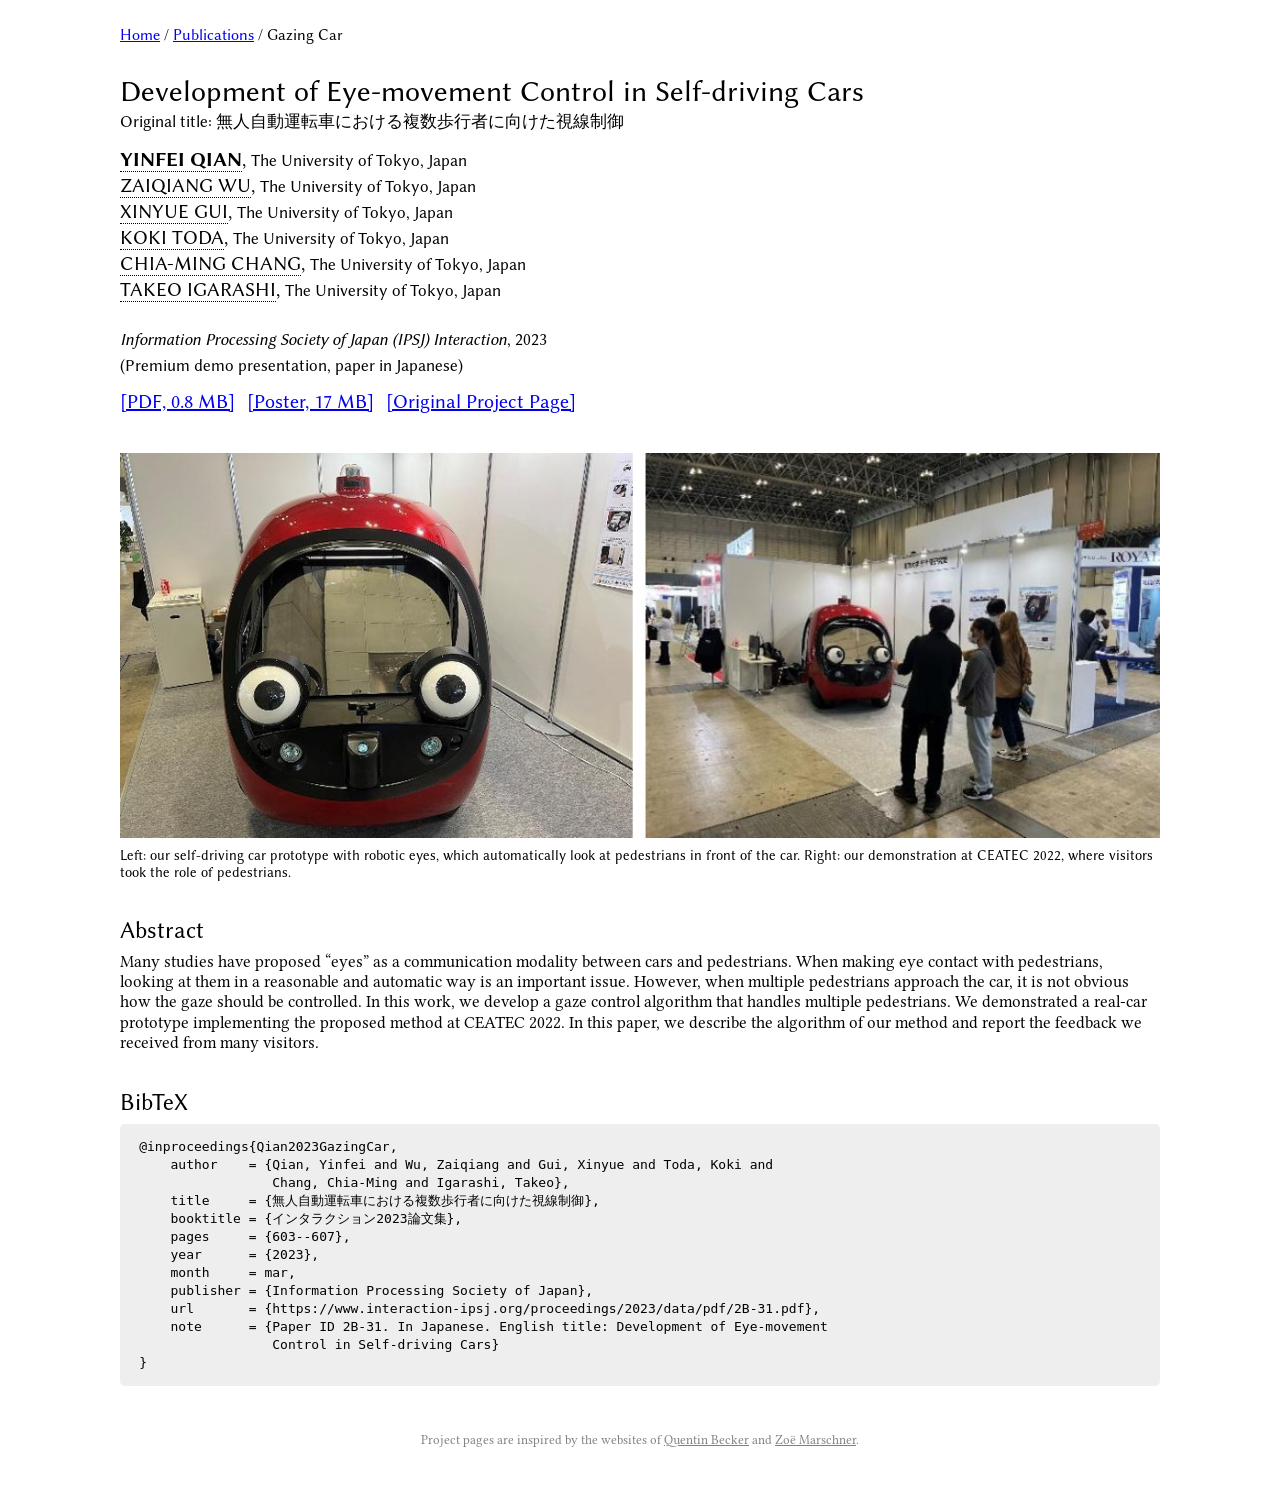
==== gazingcar/index.html @ 5fb3cdd7 "Initial homepage release" ====
<!DOCTYPE html>
<html lang="en">

<head>
  <meta charset="utf-8">
  <meta name="viewport" content="width=device-width, initial-scale=1">
  <title>Development of Eye-movement Control in Self-driving Cars</title>
  <meta name="description" content="A gaze control algorithm for robotic eyes on a self-driving car that handles multiple approaching pedestrians. IPSJ Interaction 2023.">

  <meta property="og:type" content="website">
  <meta property="og:title" content="Development of Eye-movement Control in Self-driving Cars">
  <meta property="og:description" content="A gaze control algorithm for robotic eyes on a self-driving car that handles multiple approaching pedestrians. IPSJ Interaction 2023.">
  <meta property="og:url" content="https://271806.github.io/gazingcar/">
  <meta property="og:image" content="https://271806.github.io/gazingcar/assets/teaser.jpg">
  <meta name="twitter:card" content="summary_large_image">

  <link rel="stylesheet" href="../project.css">
</head>

<body>

  <main class="page">

    <nav id="nav" aria-label="Breadcrumb">
      <a href="../">Home</a> / <a href="../#publications">Publications</a> / Gazing Car
    </nav>

    <h1 id="title">Development of Eye-movement Control in Self-driving Cars</h1>
    <p id="subtitle">Original title: <span lang="ja">無人自動運転車における複数歩行者に向けた視線制御</span></p>

    <div id="authors">
      <p><a href="../"><b class="me">Yinfei Qian</b></a>, <span>The University of Tokyo, Japan</span></p>
      <p><a href="https://zaiqiangwu.github.io/">Zaiqiang Wu</a>, <span>The University of Tokyo, Japan</span></p>
      <p><a href="https://xinyuegui.github.io/hcid.gui/index.html">Xinyue Gui</a>, <span>The University of Tokyo, Japan</span></p>
      <p><a href="https://revetronique.com/about.html">Koki Toda</a>, <span>The University of Tokyo, Japan</span></p>
      <p><a href="http://chiamingchang.com/">Chia-Ming Chang</a>, <span>The University of Tokyo, Japan</span></p>
      <p><a href="https://www-ui.is.s.u-tokyo.ac.jp/~takeo/">Takeo Igarashi</a>, <span>The University of Tokyo, Japan</span></p>
      <p class="venue"><span><i>Information Processing Society of Japan (IPSJ) Interaction</i>, 2023</span></p>
      <p><span>(Premium demo presentation, paper in Japanese)</span></p>
    </div>

    <div id="links">
      <a href="https://www.interaction-ipsj.org/proceedings/2023/data/pdf/2B-31.pdf">[PDF, 0.8 MB]</a>
      <a href="https://carwitheye.github.io/assets/Poster_ja.pdf">[Poster, 17 MB]</a>
      <a href="https://carwitheye.github.io/en">[Original Project Page]</a>
    </div>

    <a href="assets/teaser.jpg">
      <img id="teaser" src="assets/teaser.jpg" width="1134" height="420"
           alt="Left: a red single-seat self-driving car prototype with two large robotic eyes mounted on its front. Right: the car on display at an exhibition booth, with visitors standing in front of it.">
    </a>
    <p id="caption">
      Left: our self-driving car prototype with robotic eyes, which automatically look at pedestrians in front of the car.
      Right: our demonstration at CEATEC 2022, where visitors took the role of pedestrians.
    </p>

    <h2>Abstract</h2>
    <p>
      Many studies have proposed &ldquo;eyes&rdquo; as a communication modality between cars and pedestrians.
      When making eye contact with pedestrians, looking at them in a reasonable and automatic way is an important issue.
      However, when multiple pedestrians approach the car, it is not obvious how the gaze should be controlled.
      In this work, we develop a gaze control algorithm that handles multiple pedestrians.
      We demonstrated a real-car prototype implementing the proposed method at CEATEC 2022.
      In this paper, we describe the algorithm of our method and report the feedback we received from many visitors.
    </p>

    <h2 id="bibtex">BibTeX</h2>
    <pre><code>@inproceedings{Qian2023GazingCar,
    author    = {Qian, Yinfei and Wu, Zaiqiang and Gui, Xinyue and Toda, Koki and
                 Chang, Chia-Ming and Igarashi, Takeo},
    title     = {無人自動運転車における複数歩行者に向けた視線制御},
    booktitle = {インタラクション2023論文集},
    pages     = {603--607},
    year      = {2023},
    month     = mar,
    publisher = {Information Processing Society of Japan},
    url       = {https://www.interaction-ipsj.org/proceedings/2023/data/pdf/2B-31.pdf},
    note      = {Paper ID 2B-31. In Japanese. English title: Development of Eye-movement
                 Control in Self-driving Cars}
}</code></pre>

    <p class="credit">
      Project pages are inspired by the websites of
      <a href="https://qbecky.github.io/">Quentin Becker</a> and
      <a href="https://zoemarschner.com/">Zo&euml; Marschner</a>.
    </p>

  </main>
</body>

</html>
---- project.css ----
@font-face {
  font-family: 'Linux Libertine';
  src: url('fonts/LinLibertine-Regular.woff') format('woff');
  font-weight: normal;
  font-style: normal;
  font-display: swap;
}

@font-face {
  font-family: 'Linux Libertine';
  src: url('fonts/LinLibertine-Italic.woff') format('woff');
  font-weight: normal;
  font-style: italic;
  font-display: swap;
}

@font-face {
  font-family: 'Linux Libertine';
  src: url('fonts/LinLibertine-Bold.woff') format('woff');
  font-weight: bold;
  font-style: normal;
  font-display: swap;
}

@font-face {
  font-family: 'Linux Biolinum';
  src: url('fonts/LinBiolinum-Regular.woff') format('woff');
  font-weight: normal;
  font-style: normal;
  font-display: swap;
}

@font-face {
  font-family: 'Linux Biolinum';
  src: url('fonts/LinBiolinum-Italic.woff') format('woff');
  font-weight: normal;
  font-style: italic;
  font-display: swap;
}

@font-face {
  font-family: 'Linux Biolinum';
  src: url('fonts/LinBiolinum-Bold.woff') format('woff');
  font-weight: bold;
  font-style: normal;
  font-display: swap;
}

:root {
  --font-body: 'Linux Libertine', 'Times New Roman', serif;
  --font-heading: 'Linux Biolinum', Arial, sans-serif;
  --font-mono: ui-monospace, Menlo, Consolas, 'DejaVu Sans Mono', monospace;
  --muted: #606060;
}

* {
  margin: 0;
  padding: 0;
  box-sizing: border-box;
}

body {
  background-color: #fff;
  color: #000;
  font-family: var(--font-body);
  font-size: 16px;
  line-height: normal;
}

.page {
  width: calc(100vw - 15rem);
  max-width: 1040px;
  margin: 0 auto;
  padding: 1.6rem 0 2.5rem;
}

#nav {
  font-family: var(--font-heading);
  font-size: 16px;
}

p {
  font-family: var(--font-body);
  font-size: 17px;
  line-height: 120%;
}

#title {
  font-family: var(--font-heading);
  font-size: 30px;
  font-weight: normal;
  padding-top: 1em;
  padding-bottom: 0.5em;
}

#authors {
  padding-bottom: 0.67em;
}

#authors p {
  font-family: var(--font-heading);
  font-size: 20px;
  text-transform: uppercase;
  margin-bottom: 1px;
}

#authors p a {
  color: #000;
  text-decoration: none;
  border-bottom: 1px dotted #000;
}

#authors p a:hover {
  color: var(--muted);
  border-bottom-color: var(--muted);
}

#authors p span {
  font-size: 17px;
  text-transform: none;
}

.me {
  font-weight: bold;
}

#authors .venue {
  margin-top: 1.2em;
}

#subtitle {
  font-family: var(--font-heading);
  font-size: 17px;
  margin-top: -0.6em;
  padding-bottom: 0.9em;
}

#links {
  display: flex;
  flex-wrap: wrap;
  gap: 12px;
  padding-bottom: 2em;
  font-family: var(--font-heading);
  font-size: 20px;
}

#links .pending {
  color: var(--muted);
  cursor: default;
}

#teaser {
  display: block;
  width: 100%;
  height: auto;
  padding-bottom: 0.3em;
  margin-bottom: 4px;
}

#caption {
  font-family: var(--font-heading);
  font-size: 0.9em;
}

h2 {
  font-family: var(--font-heading);
  font-size: 1.5em;
  font-weight: normal;
  margin-top: 1.5em;
  margin-bottom: 0.3em;
}

video {
  display: block;
  width: 100%;
  aspect-ratio: 16 / 9;
  background-color: #000;
}

pre {
  padding: 0.9rem 1.2rem;
  border-radius: 5px;
  background-color: #eeeeee;
  overflow-x: auto;
}

pre code {
  font-family: var(--font-mono);
  font-size: 13px;
  line-height: 1.35;
  white-space: pre;
}

.credit {
  margin-top: 3.5em;
  text-align: center;
  font-size: 13px;
  line-height: 1.3;
  color: #808080;
}

.credit a {
  color: inherit;
}

@media (max-width: 800px) {
  .page {
    width: auto;
    margin: 0 16px;
  }

  #title {
    font-size: 26px;
  }

  #authors p {
    font-size: 18px;
  }

  #authors p span {
    font-size: 15px;
  }
}
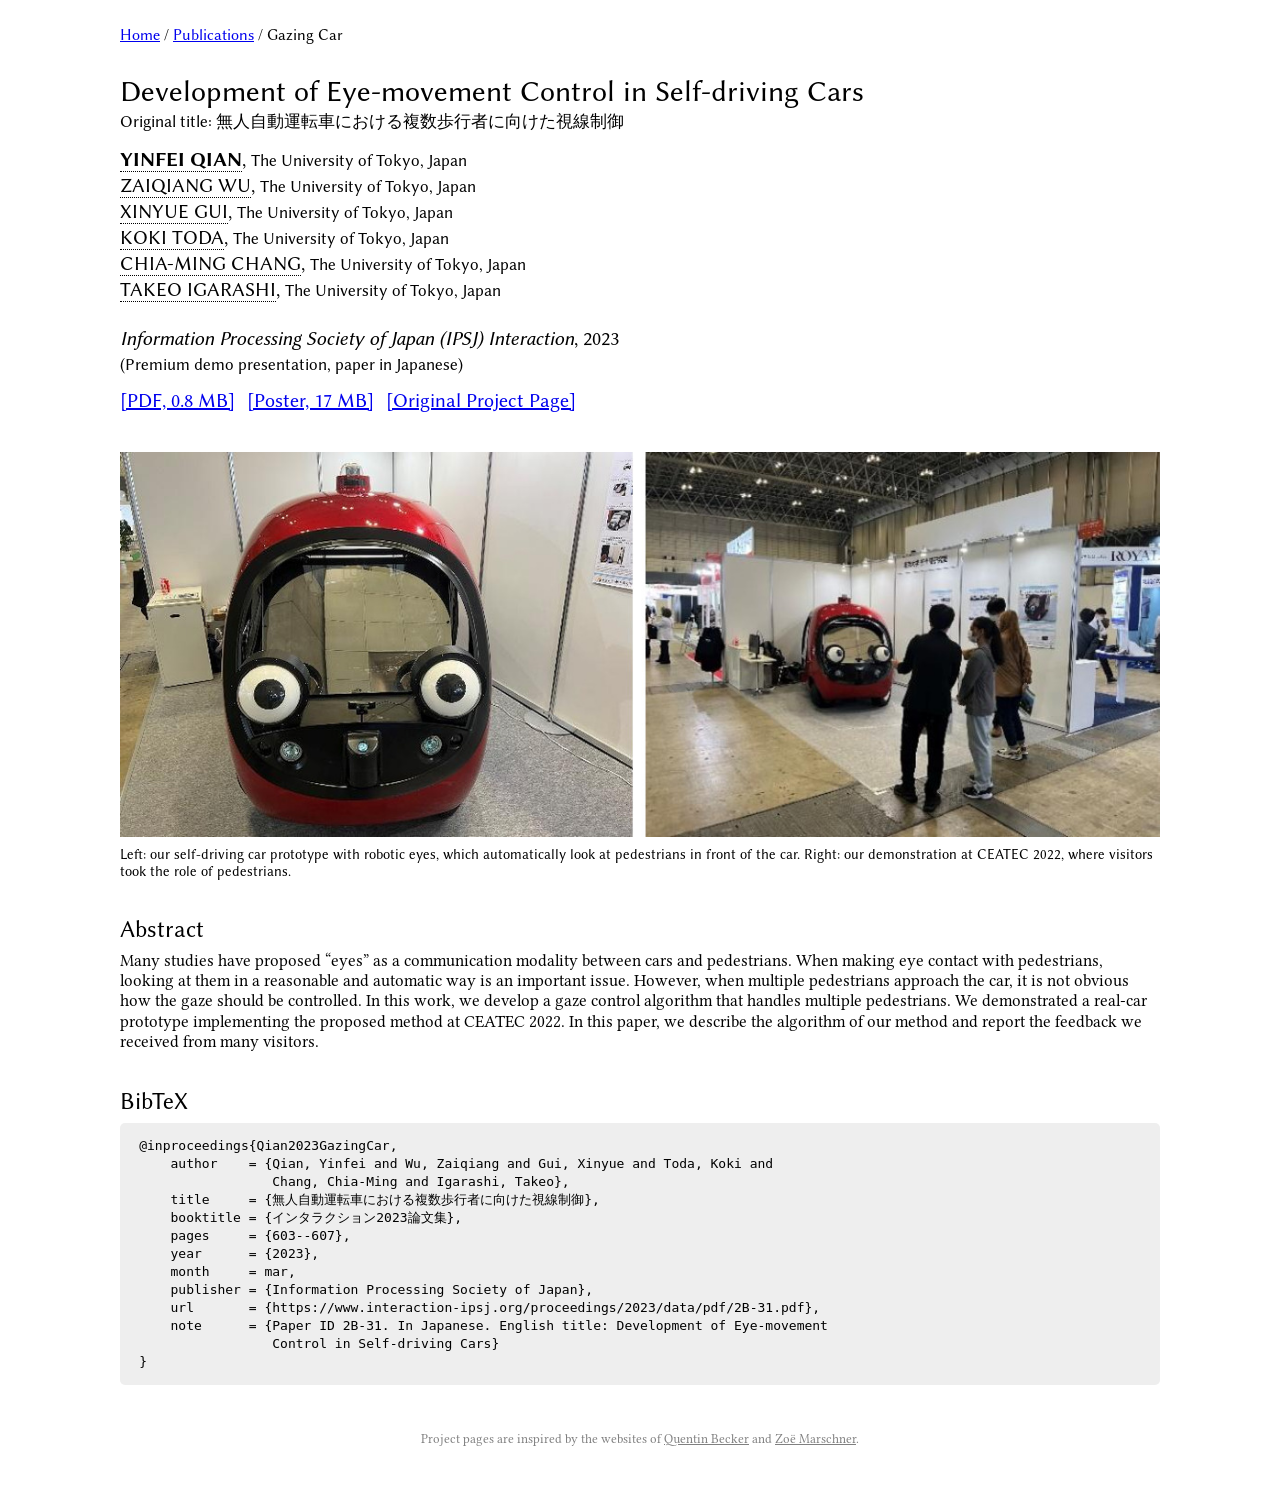
==== commit f11ed6f3: "Add favicon and site name metadata for search results Google showed the site as "GitHub" / "GitHub P" ====
--- a/gazingcar/index.html
+++ b/gazingcar/index.html
@@ -8,11 +8,16 @@
   <meta name="description" content="A gaze control algorithm for robotic eyes on a self-driving car that handles multiple approaching pedestrians. IPSJ Interaction 2023.">
 
   <meta property="og:type" content="website">
+  <meta property="og:site_name" content="Yinfei Qian">
   <meta property="og:title" content="Development of Eye-movement Control in Self-driving Cars">
   <meta property="og:description" content="A gaze control algorithm for robotic eyes on a self-driving car that handles multiple approaching pedestrians. IPSJ Interaction 2023.">
   <meta property="og:url" content="https://271806.github.io/gazingcar/">
   <meta property="og:image" content="https://271806.github.io/gazingcar/assets/teaser.jpg">
   <meta name="twitter:card" content="summary_large_image">
+
+  <link rel="icon" href="/favicon.ico" sizes="48x48">
+  <link rel="icon" type="image/png" sizes="192x192" href="/favicon.png">
+  <link rel="apple-touch-icon" href="/apple-touch-icon.png">
 
   <link rel="stylesheet" href="../project.css">
 </head>
--- a/project.css
+++ b/project.css
@@ -128,6 +128,10 @@
   margin-top: 1.2em;
 }
 
+#authors .venue span {
+  font-size: 20px;
+}
+
 #subtitle {
   font-family: var(--font-heading);
   font-size: 17px;
@@ -220,4 +224,8 @@
   #authors p span {
     font-size: 15px;
   }
-}
+
+  #authors .venue span {
+    font-size: 18px;
+  }
+}
